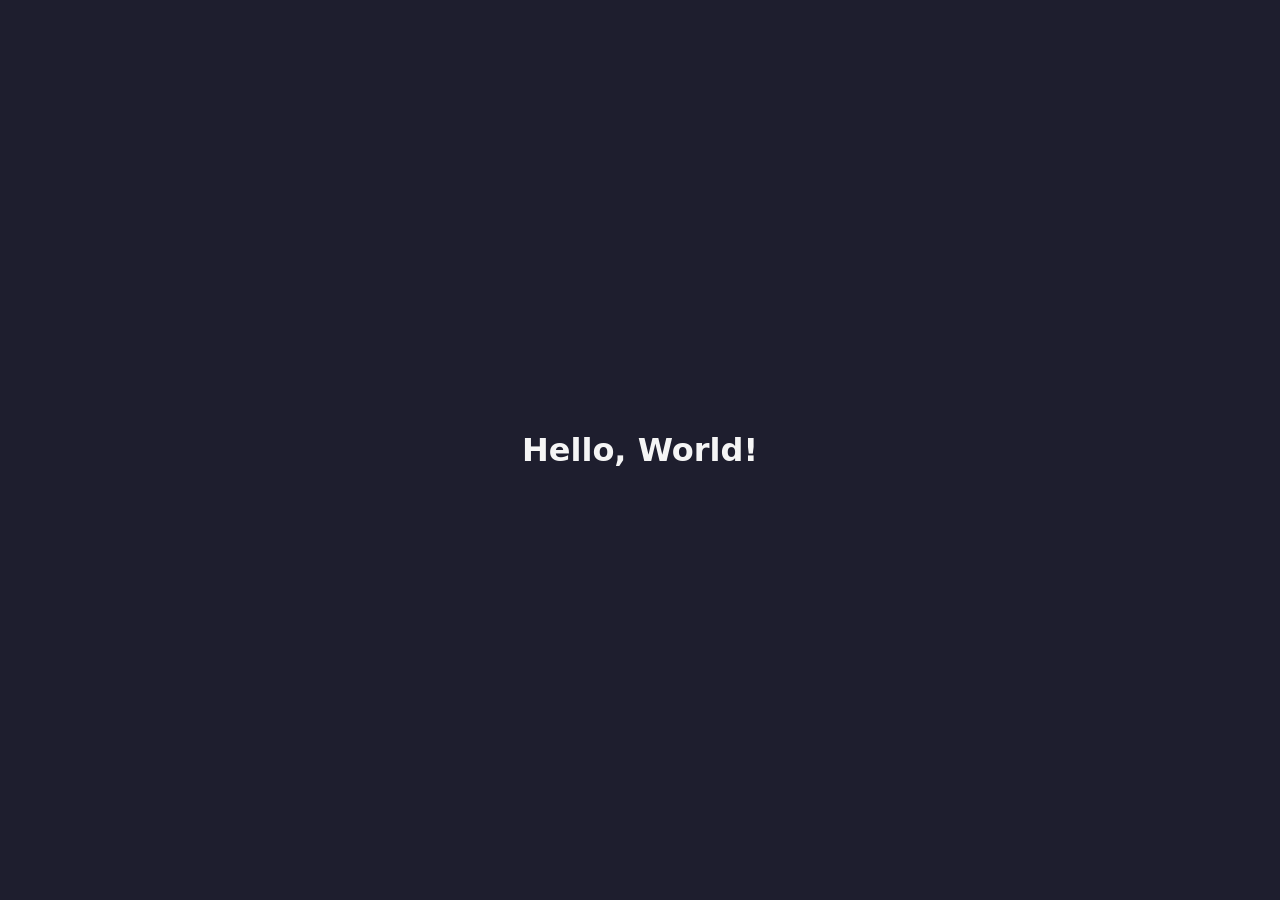
==== index.html @ 7567833f "Add hello world index.html Co-Authored-By: Claude Opus 5.5 <noreply@anthropic.com> Claude-Session: h" ====
<!DOCTYPE html>
<html lang="en">
<head>
  <meta charset="UTF-8">
  <meta name="viewport" content="width=device-width, initial-scale=1.0">
  <title>My Online Games</title>
  <style>
    body {
      margin: 0;
      min-height: 100vh;
      display: flex;
      align-items: center;
      justify-content: center;
      font-family: system-ui, -apple-system, sans-serif;
      background: #1e1e2e;
      color: #f5f5f5;
    }
  </style>
</head>
<body>
  <h1>Hello, World!</h1>
</body>
</html>
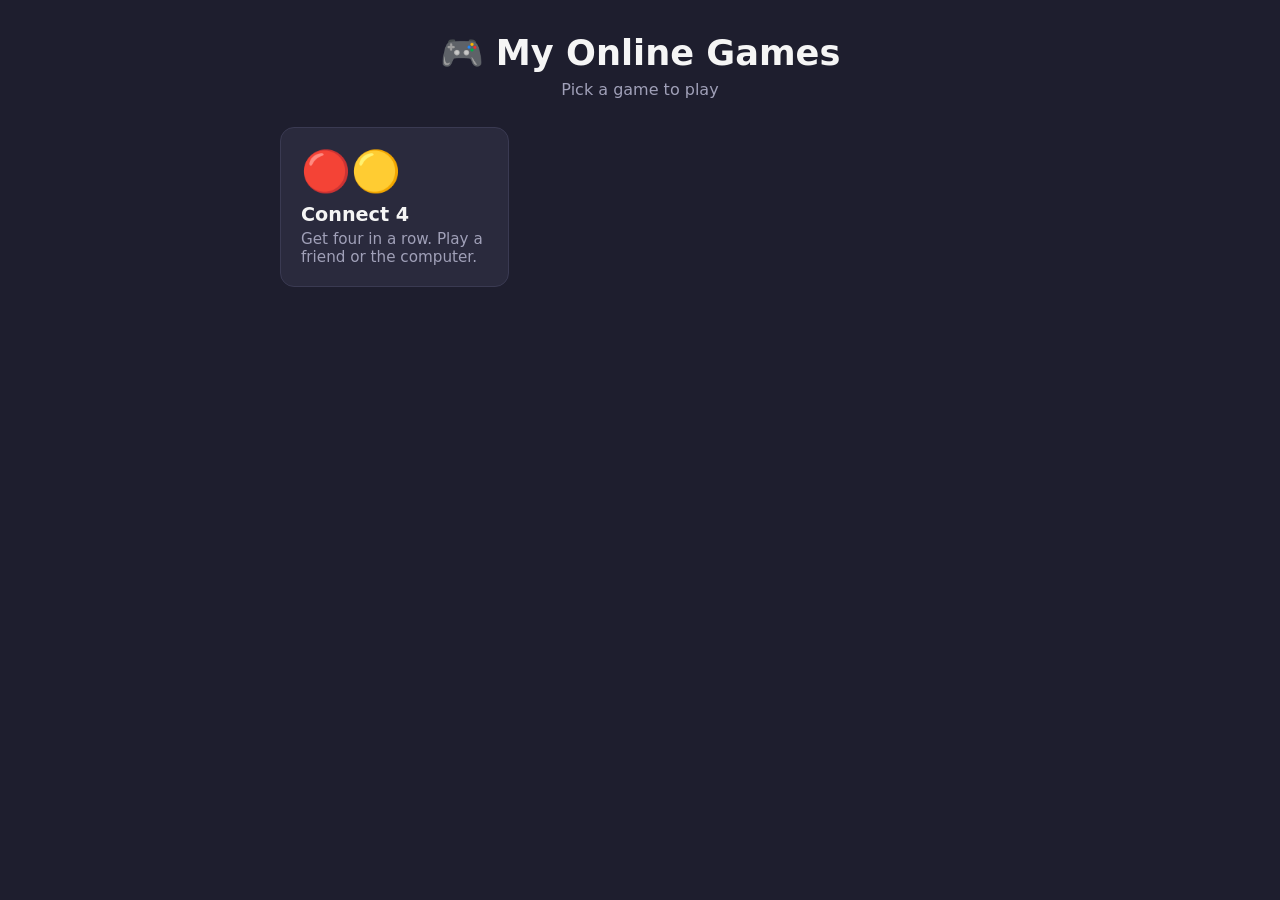
==== commit 1a9e33fb: "Add Connect 4 game and turn main page into a game menu Co-Authored-By: Claude Opus 5.5 <noreply@anth" ====
--- a/index.html
+++ b/index.html
@@ -5,19 +5,52 @@
   <meta name="viewport" content="width=device-width, initial-scale=1.0">
   <title>My Online Games</title>
   <style>
+    * { box-sizing: border-box; }
     body {
       margin: 0;
       min-height: 100vh;
-      display: flex;
-      align-items: center;
-      justify-content: center;
       font-family: system-ui, -apple-system, sans-serif;
       background: #1e1e2e;
       color: #f5f5f5;
+      padding: 32px 16px;
+      display: flex;
+      flex-direction: column;
+      align-items: center;
     }
+    h1 { margin: 0 0 6px; font-size: 2.2rem; }
+    p.sub { margin: 0 0 28px; color: #a0a0b8; }
+    .games {
+      display: grid;
+      grid-template-columns: repeat(auto-fill, minmax(200px, 1fr));
+      gap: 16px;
+      width: min(100%, 720px);
+    }
+    a.game {
+      display: block;
+      background: #2a2a3d;
+      border: 1px solid #3a3a52;
+      border-radius: 14px;
+      padding: 20px;
+      text-decoration: none;
+      color: inherit;
+      transition: transform 0.15s, border-color 0.15s;
+    }
+    a.game:hover { transform: translateY(-3px); border-color: #2457c5; }
+    .icon { font-size: 2.5rem; }
+    .name { font-size: 1.2rem; font-weight: 600; margin: 8px 0 4px; }
+    .desc { color: #a0a0b8; font-size: 0.95rem; }
   </style>
 </head>
 <body>
-  <h1>Hello, World!</h1>
+  <h1>🎮 My Online Games</h1>
+  <p class="sub">Pick a game to play</p>
+
+  <div class="games">
+    <a class="game" href="connect-4/">
+      <div class="icon">🔴🟡</div>
+      <div class="name">Connect 4</div>
+      <div class="desc">Get four in a row. Play a friend or the computer.</div>
+    </a>
+  </div>
 </body>
 </html>
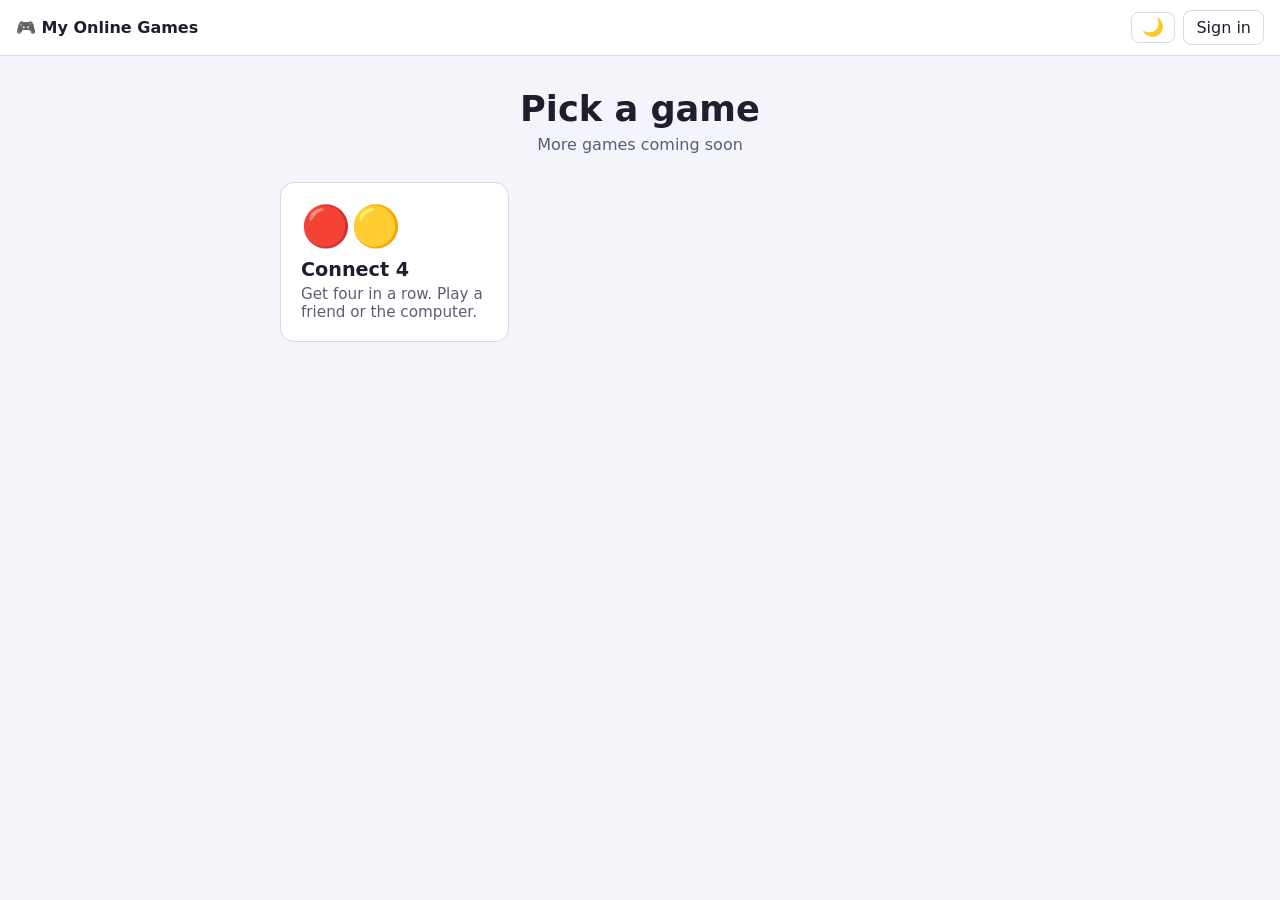
==== commit 7e199712: "Add light/dark mode, top bar, and Firebase sign up / sign in page Co-Authored-By: Claude Opus 5.5 <n" ====
--- a/index.html
+++ b/index.html
@@ -4,21 +4,11 @@
   <meta charset="UTF-8">
   <meta name="viewport" content="width=device-width, initial-scale=1.0">
   <title>My Online Games</title>
+  <script src="assets/theme.js"></script>
+  <link rel="stylesheet" href="assets/site.css">
   <style>
-    * { box-sizing: border-box; }
-    body {
-      margin: 0;
-      min-height: 100vh;
-      font-family: system-ui, -apple-system, sans-serif;
-      background: #1e1e2e;
-      color: #f5f5f5;
-      padding: 32px 16px;
-      display: flex;
-      flex-direction: column;
-      align-items: center;
-    }
-    h1 { margin: 0 0 6px; font-size: 2.2rem; }
-    p.sub { margin: 0 0 28px; color: #a0a0b8; }
+    h1 { margin: 8px 0 6px; font-size: 2.2rem; text-align: center; }
+    p.sub { margin: 0 0 28px; color: var(--muted); }
     .games {
       display: grid;
       grid-template-columns: repeat(auto-fill, minmax(200px, 1fr));
@@ -27,30 +17,34 @@
     }
     a.game {
       display: block;
-      background: #2a2a3d;
-      border: 1px solid #3a3a52;
+      background: var(--surface);
+      border: 1px solid var(--border);
       border-radius: 14px;
       padding: 20px;
       text-decoration: none;
       color: inherit;
       transition: transform 0.15s, border-color 0.15s;
     }
-    a.game:hover { transform: translateY(-3px); border-color: #2457c5; }
+    a.game:hover { transform: translateY(-3px); border-color: var(--accent); }
     .icon { font-size: 2.5rem; }
     .name { font-size: 1.2rem; font-weight: 600; margin: 8px 0 4px; }
-    .desc { color: #a0a0b8; font-size: 0.95rem; }
+    .desc { color: var(--muted); font-size: 0.95rem; }
   </style>
 </head>
 <body>
-  <h1>🎮 My Online Games</h1>
-  <p class="sub">Pick a game to play</p>
+  <main class="page">
+    <h1>Pick a game</h1>
+    <p class="sub">More games coming soon</p>
 
-  <div class="games">
-    <a class="game" href="connect-4/">
-      <div class="icon">🔴🟡</div>
-      <div class="name">Connect 4</div>
-      <div class="desc">Get four in a row. Play a friend or the computer.</div>
-    </a>
-  </div>
+    <div class="games">
+      <a class="game" href="connect-4/">
+        <div class="icon">🔴🟡</div>
+        <div class="name">Connect 4</div>
+        <div class="desc">Get four in a row. Play a friend or the computer.</div>
+      </a>
+    </div>
+  </main>
+
+  <script type="module" src="assets/header.js"></script>
 </body>
 </html>
--- a/assets/site.css
+++ b/assets/site.css
@@ -0,0 +1,106 @@
+/* Shared styles and colors for every page */
+:root,
+:root[data-theme="dark"] {
+  --bg: #1e1e2e;
+  --surface: #2a2a3d;
+  --surface-2: #35354d;
+  --border: #3a3a52;
+  --text: #f5f5f5;
+  --muted: #a0a0b8;
+  --accent: #2457c5;
+  --accent-text: #ffffff;
+  --danger: #ff6b76;
+  --success: #5fd38d;
+  --hole: #14141f;
+  --shadow: rgba(0, 0, 0, 0.4);
+  color-scheme: dark;
+}
+:root[data-theme="light"] {
+  --bg: #f4f5fa;
+  --surface: #ffffff;
+  --surface-2: #eceef6;
+  --border: #d5d8e6;
+  --text: #1e1e2e;
+  --muted: #5b5e74;
+  --accent: #2457c5;
+  --accent-text: #ffffff;
+  --danger: #c62f3b;
+  --success: #1e8a4c;
+  --hole: #eef0f8;
+  --shadow: rgba(30, 30, 60, 0.18);
+  color-scheme: light;
+}
+
+* { box-sizing: border-box; }
+
+body {
+  margin: 0;
+  min-height: 100vh;
+  font-family: system-ui, -apple-system, sans-serif;
+  background: var(--bg);
+  color: var(--text);
+  transition: background 0.2s, color 0.2s;
+}
+
+a { color: var(--accent); }
+
+button {
+  font: inherit;
+  padding: 8px 14px;
+  border-radius: 8px;
+  border: 1px solid var(--border);
+  background: var(--surface);
+  color: var(--text);
+  cursor: pointer;
+}
+button:hover { background: var(--surface-2); }
+button.primary,
+button.active {
+  background: var(--accent);
+  border-color: var(--accent);
+  color: var(--accent-text);
+}
+button:disabled { opacity: 0.6; cursor: default; }
+
+/* Top bar */
+.topbar {
+  display: flex;
+  align-items: center;
+  justify-content: space-between;
+  gap: 12px;
+  padding: 10px 16px;
+  border-bottom: 1px solid var(--border);
+  background: var(--surface);
+}
+.topbar .brand {
+  color: var(--text);
+  text-decoration: none;
+  font-weight: 700;
+  white-space: nowrap;
+}
+.topbar .right {
+  display: flex;
+  align-items: center;
+  gap: 8px;
+  min-width: 0;
+}
+.topbar .account-link {
+  color: var(--text);
+  text-decoration: none;
+  padding: 7px 12px;
+  border-radius: 8px;
+  border: 1px solid var(--border);
+  white-space: nowrap;
+  overflow: hidden;
+  text-overflow: ellipsis;
+  max-width: 45vw;
+}
+.topbar .account-link:hover { background: var(--surface-2); }
+.theme-btn { padding: 6px 10px; font-size: 1.1rem; line-height: 1; }
+
+main.page {
+  display: flex;
+  flex-direction: column;
+  align-items: center;
+  padding: 24px 16px;
+}
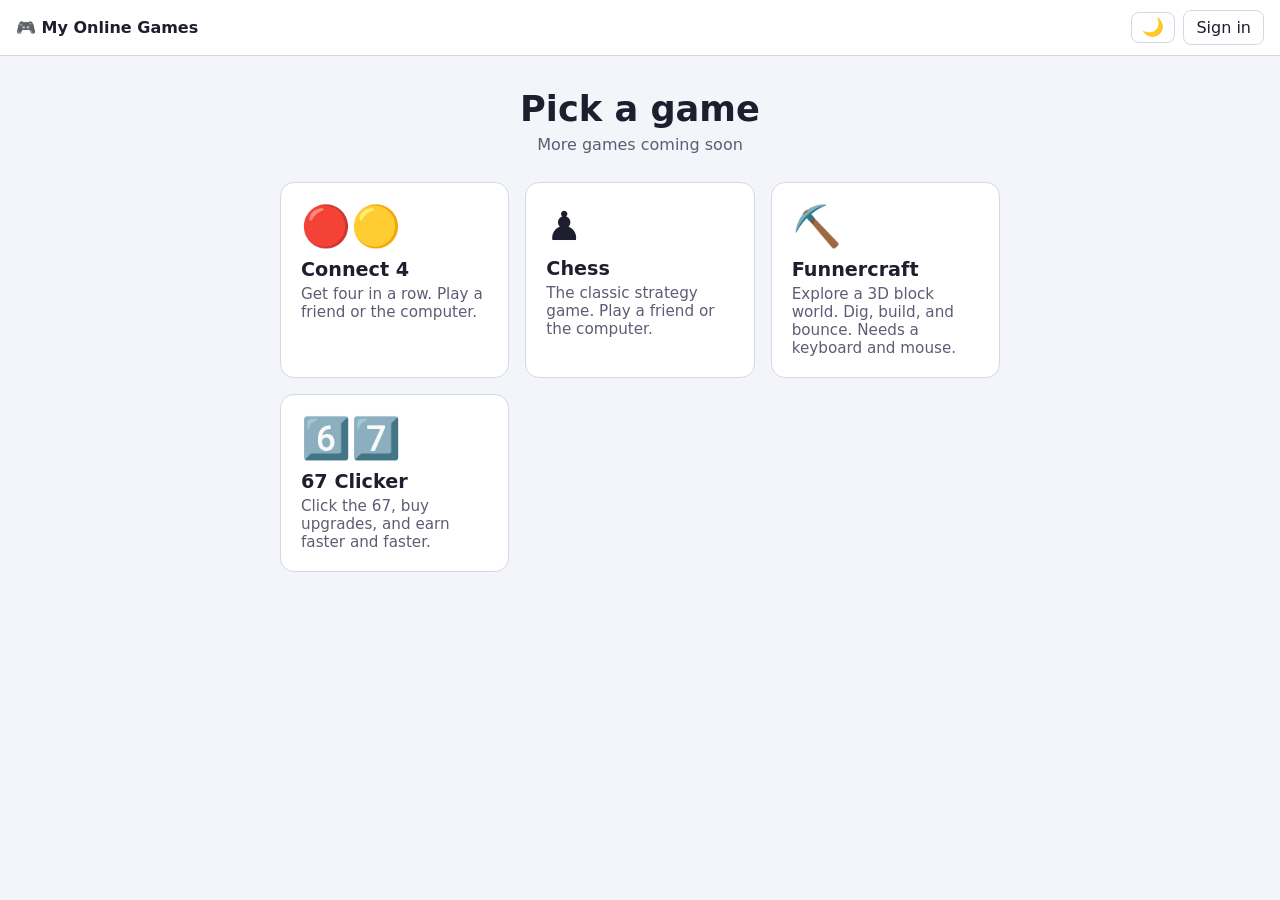
==== commit c9d214ec: "Add Chess, Funnercraft, and 67 Clicker games Co-Authored-By: Claude Opus 5.5 <noreply@anthropic.com>" ====
--- a/index.html
+++ b/index.html
@@ -42,6 +42,21 @@
         <div class="name">Connect 4</div>
         <div class="desc">Get four in a row. Play a friend or the computer.</div>
       </a>
+      <a class="game" href="chess/">
+        <div class="icon">♟️</div>
+        <div class="name">Chess</div>
+        <div class="desc">The classic strategy game. Play a friend or the computer.</div>
+      </a>
+      <a class="game" href="funnercraft/">
+        <div class="icon">⛏️</div>
+        <div class="name">Funnercraft</div>
+        <div class="desc">Explore a 3D block world. Dig, build, and bounce. Needs a keyboard and mouse.</div>
+      </a>
+      <a class="game" href="67-clicker/">
+        <div class="icon">6️⃣7️⃣</div>
+        <div class="name">67 Clicker</div>
+        <div class="desc">Click the 67, buy upgrades, and earn faster and faster.</div>
+      </a>
     </div>
   </main>
 
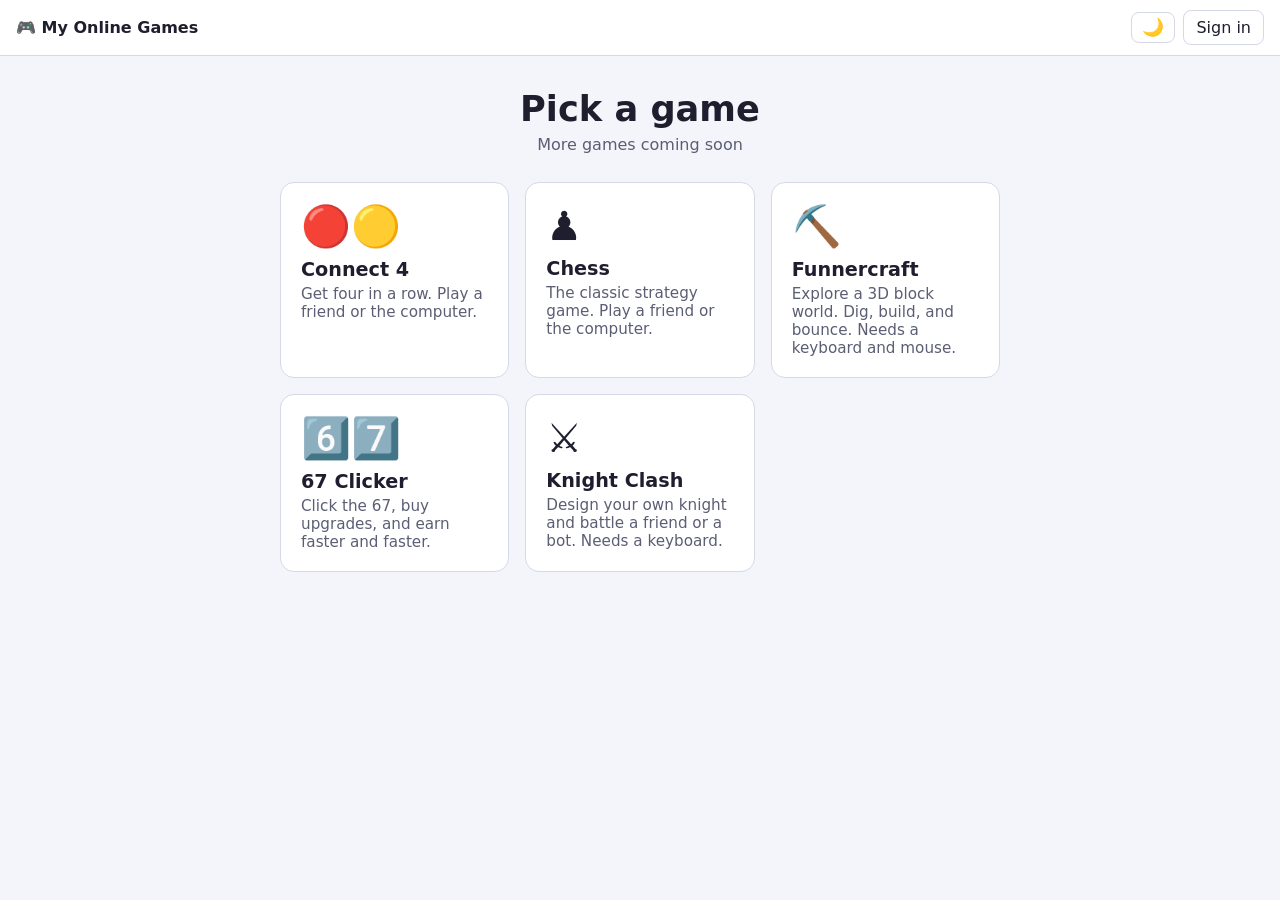
==== commit 30a7eb05: "Add Knight Clash: build your own knight and battle a friend or bot Co-Authored-By: Claude Opus 5.5 <" ====
--- a/index.html
+++ b/index.html
@@ -57,6 +57,11 @@
         <div class="name">67 Clicker</div>
         <div class="desc">Click the 67, buy upgrades, and earn faster and faster.</div>
       </a>
+      <a class="game" href="knight-clash/">
+        <div class="icon">⚔️</div>
+        <div class="name">Knight Clash</div>
+        <div class="desc">Design your own knight and battle a friend or a bot. Needs a keyboard.</div>
+      </a>
     </div>
   </main>
 
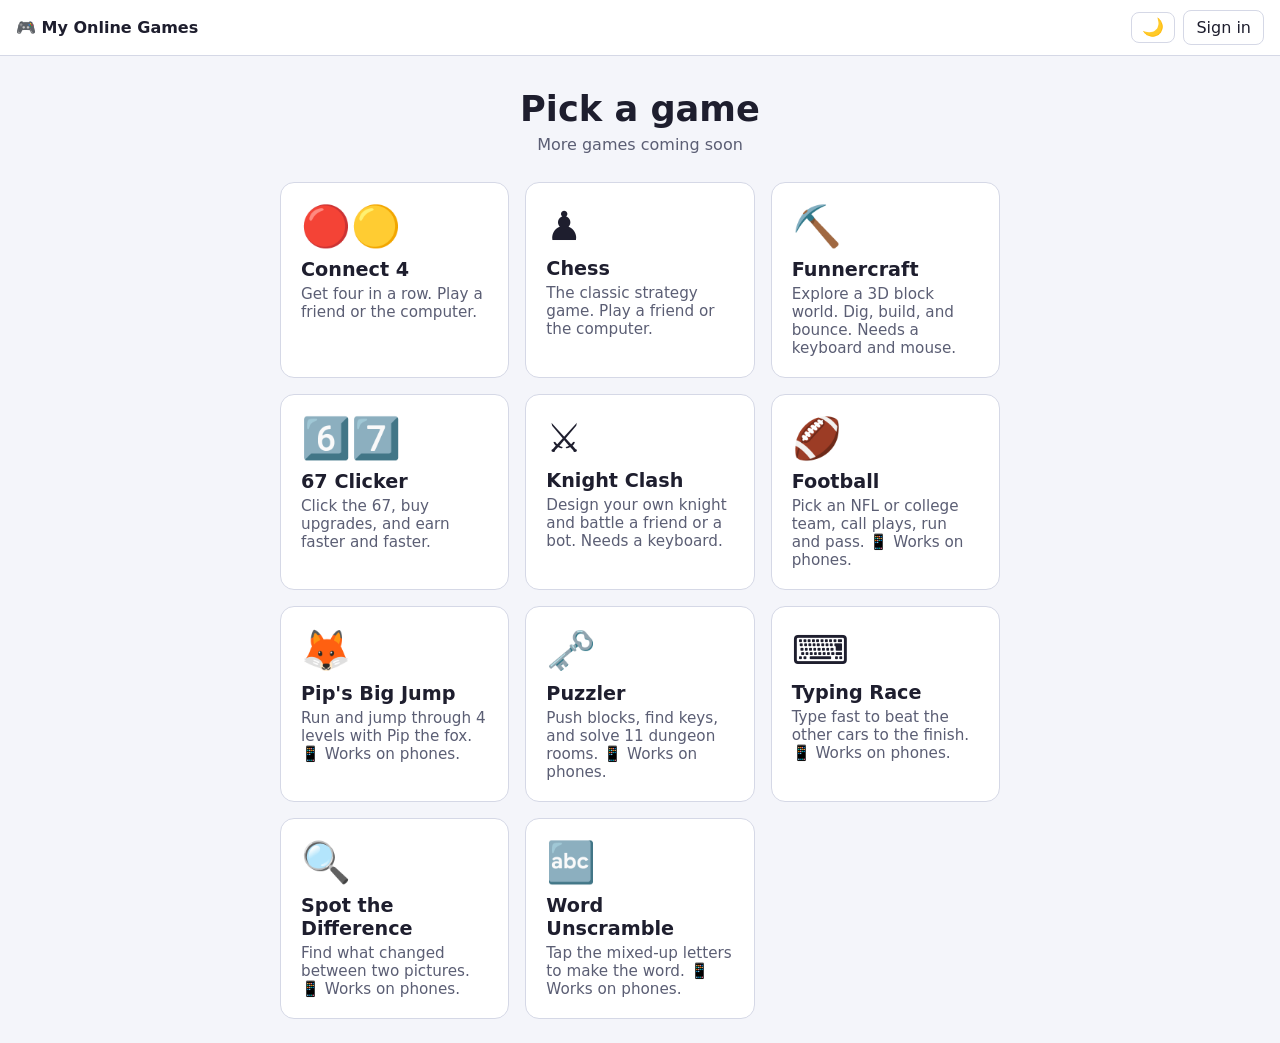
==== commit 8d571550: "Add Football, Pip's Big Jump, Puzzler, Typing Race, Spot the Difference, and Word Unscramble All six" ====
--- a/index.html
+++ b/index.html
@@ -62,6 +62,36 @@
         <div class="name">Knight Clash</div>
         <div class="desc">Design your own knight and battle a friend or a bot. Needs a keyboard.</div>
       </a>
+      <a class="game" href="football/">
+        <div class="icon">🏈</div>
+        <div class="name">Football</div>
+        <div class="desc">Pick an NFL or college team, call plays, run and pass. 📱 Works on phones.</div>
+      </a>
+      <a class="game" href="pips-big-jump/">
+        <div class="icon">🦊</div>
+        <div class="name">Pip's Big Jump</div>
+        <div class="desc">Run and jump through 4 levels with Pip the fox. 📱 Works on phones.</div>
+      </a>
+      <a class="game" href="puzzler/">
+        <div class="icon">🗝️</div>
+        <div class="name">Puzzler</div>
+        <div class="desc">Push blocks, find keys, and solve 11 dungeon rooms. 📱 Works on phones.</div>
+      </a>
+      <a class="game" href="typing-race/">
+        <div class="icon">⌨️</div>
+        <div class="name">Typing Race</div>
+        <div class="desc">Type fast to beat the other cars to the finish. 📱 Works on phones.</div>
+      </a>
+      <a class="game" href="spot-the-difference/">
+        <div class="icon">🔍</div>
+        <div class="name">Spot the Difference</div>
+        <div class="desc">Find what changed between two pictures. 📱 Works on phones.</div>
+      </a>
+      <a class="game" href="word-unscramble/">
+        <div class="icon">🔤</div>
+        <div class="name">Word Unscramble</div>
+        <div class="desc">Tap the mixed-up letters to make the word. 📱 Works on phones.</div>
+      </a>
     </div>
   </main>
 
